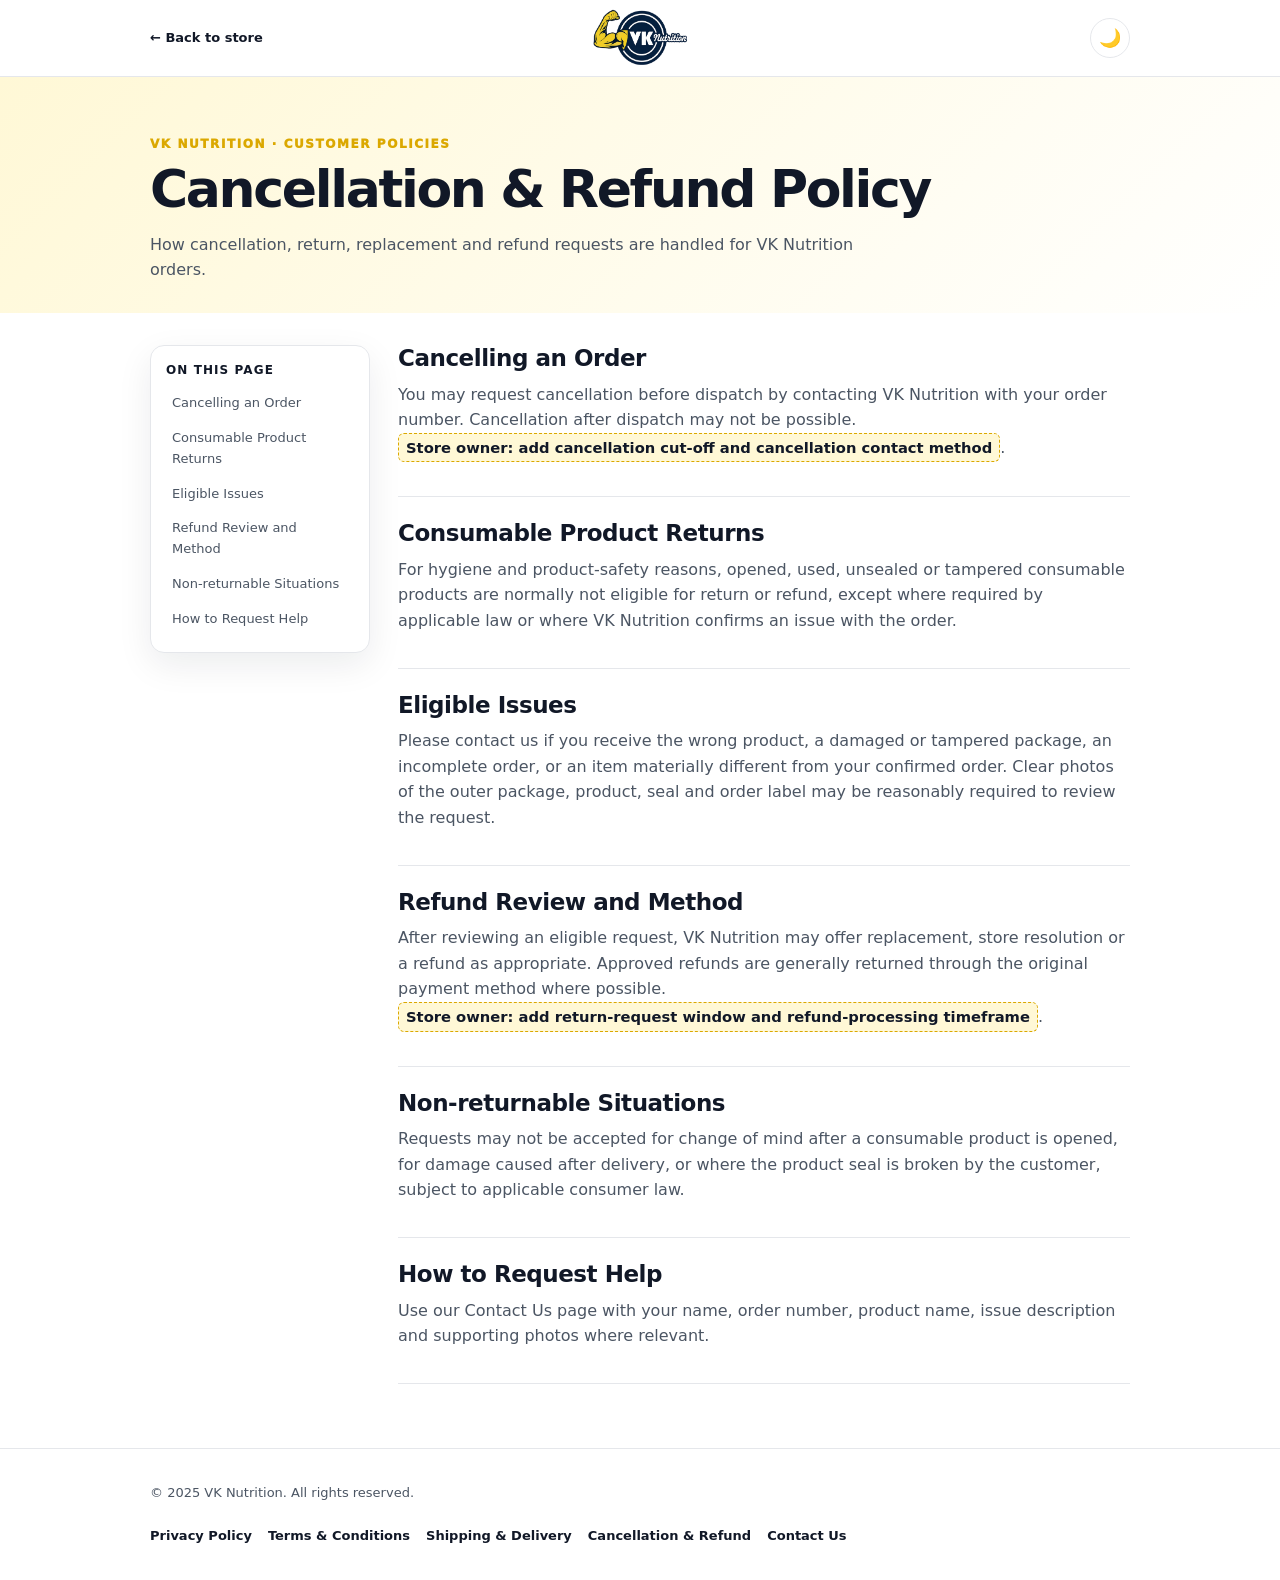
==== cancellation-refund-policy/index.html @ 98447f04 "Create index.html" ====
<!doctype html><html lang="en"><head><meta charset="utf-8"><meta name="viewport" content="width=device-width,initial-scale=1"><meta name="description" content="VK Nutrition Cancellation and Refund Policy"><title>Cancellation &amp; Refund Policy | VK Nutrition</title><script>(()=>{document.documentElement.dataset.theme=localStorage.getItem('vk-theme')||'light'})()</script><link rel="stylesheet" href="../policy.css"></head><body data-policy="refunds"><header class="policy-header"><nav class="policy-container policy-nav"><a class="policy-back" href="../">← Back to store</a><a class="policy-logo" href="../" aria-label="VK Nutrition home"><img src="../vk_logo_2-removebg-preview.png" alt="VK Nutrition"></a><button id="policyTheme" class="theme-toggle" type="button" aria-label="Switch theme"></button></nav></header><main><section class="policy-hero"><div class="policy-container"><p class="policy-kicker">VK Nutrition · Customer Policies</p><h1 id="policyTitle" class="policy-title"></h1><p id="policyIntro" class="policy-intro"></p></div></section><div id="policyMain" class="policy-container policy-layout"></div></main><footer class="policy-footer"><div class="policy-container policy-footer-grid"><p>© 2025 VK Nutrition. All rights reserved.</p><nav class="policy-links"><a href="../privacy-policy/">Privacy Policy</a><a href="../terms-and-conditions/">Terms &amp; Conditions</a><a href="../shipping-delivery-policy/">Shipping &amp; Delivery</a><a href="../cancellation-refund-policy/">Cancellation &amp; Refund</a><a href="../contact-us/">Contact Us</a></nav></div></footer><script src="../policy-page.js"></script></body></html>
---- policy.css ----
:root{--policy-bg:#fff;--policy-surface:#fff;--policy-text:#111827;--policy-muted:#4b5563;--policy-border:#e5e7eb;--policy-accent:#facc15;--policy-accent-deep:#dba800;--policy-soft:#fff8d6;--policy-shadow:0 12px 35px rgba(15,23,42,.08)}
:root[data-theme="dark"]{--policy-bg:#0f172a;--policy-surface:#172033;--policy-text:#fff;--policy-muted:#cbd5e1;--policy-border:#334155;--policy-soft:#1e293b;--policy-shadow:0 16px 40px rgba(0,0,0,.28)}
*{box-sizing:border-box}html{scroll-behavior:smooth}body{margin:0;background:var(--policy-bg);color:var(--policy-text);font-family:Inter,ui-sans-serif,system-ui,-apple-system,BlinkMacSystemFont,"Segoe UI",sans-serif;line-height:1.6}.policy-container{width:min(980px,calc(100% - 32px));margin:auto}a{color:inherit;text-decoration:none}.policy-header{position:sticky;top:0;z-index:20;background:color-mix(in srgb,var(--policy-bg) 94%,transparent);backdrop-filter:blur(16px);border-bottom:1px solid var(--policy-border)}.policy-nav{height:76px;display:grid;grid-template-columns:1fr auto 1fr;align-items:center;gap:16px}.policy-logo img{height:58px;width:auto;display:block;object-fit:contain}.policy-back{justify-self:start;font-size:13px;font-weight:850}.policy-back:hover{color:var(--policy-accent-deep)}.theme-toggle{justify-self:end;border:1px solid var(--policy-border);background:transparent;color:var(--policy-text);border-radius:50%;width:40px;height:40px;font-size:18px;cursor:pointer}.theme-toggle:hover{border-color:var(--policy-accent);background:var(--policy-soft)}.policy-hero{padding:58px 0 30px;background:linear-gradient(135deg,var(--policy-soft),transparent)}.policy-kicker{margin:0 0 8px;color:var(--policy-accent-deep);font-size:12px;font-weight:950;letter-spacing:.13em;text-transform:uppercase}.policy-title{margin:0;font-size:clamp(32px,6vw,52px);line-height:1.05;letter-spacing:-.045em}.policy-intro{max-width:720px;margin:15px 0 0;color:var(--policy-muted);font-size:16px}.policy-layout{display:grid;grid-template-columns:220px minmax(0,1fr);gap:28px;padding:32px 0 64px}.policy-toc{position:sticky;top:98px;align-self:start;border:1px solid var(--policy-border);border-radius:14px;background:var(--policy-surface);padding:15px;box-shadow:var(--policy-shadow)}.policy-toc strong{display:block;margin:0 0 6px;font-size:12px;letter-spacing:.09em;text-transform:uppercase}.policy-toc a{display:block;padding:7px 6px;border-radius:7px;color:var(--policy-muted);font-size:13px}.policy-toc a:hover{background:var(--policy-soft);color:var(--policy-text)}.policy-content{min-width:0}.policy-section{scroll-margin-top:100px;padding:23px 0;border-bottom:1px solid var(--policy-border)}.policy-section:first-child{padding-top:0}.policy-section h2{margin:0 0 9px;font-size:23px;line-height:1.2;letter-spacing:-.02em}.policy-section p{margin:0 0 11px;color:var(--policy-muted)}.policy-section ul{margin:8px 0;padding-left:21px;color:var(--policy-muted)}.policy-section li+li{margin-top:5px}.editable{display:inline-block;padding:2px 7px;border:1px dashed var(--policy-accent-deep);border-radius:6px;background:var(--policy-soft);color:var(--policy-text);font-size:.92em;font-weight:700}.policy-callout{margin:18px 0;padding:16px;border-left:4px solid var(--policy-accent);border-radius:8px;background:var(--policy-soft);color:var(--policy-text)}.policy-footer{border-top:1px solid var(--policy-border);padding:34px 0 calc(34px + env(safe-area-inset-bottom));background:var(--policy-surface)}.policy-footer-grid{display:flex;flex-wrap:wrap;justify-content:space-between;gap:22px}.policy-footer p{margin:0;color:var(--policy-muted);font-size:13px}.policy-links{display:flex;flex-wrap:wrap;gap:8px 16px;font-size:13px;font-weight:750}.policy-links a:hover{color:var(--policy-accent-deep)}.contact-grid{display:grid;grid-template-columns:repeat(2,minmax(0,1fr));gap:14px}.contact-card{padding:17px;border:1px solid var(--policy-border);border-radius:13px;background:var(--policy-surface)}.contact-card h3{margin:0 0 7px;font-size:15px}.contact-card p{margin:0;color:var(--policy-muted);font-size:14px}.contact-form{display:grid;grid-template-columns:1fr 1fr;gap:14px;margin-top:8px}.contact-field{display:grid;gap:6px}.contact-field.full{grid-column:1/-1}.contact-field label{font-size:12px;font-weight:850}.contact-field input,.contact-field textarea{width:100%;border:1px solid var(--policy-border);border-radius:9px;background:var(--policy-bg);color:var(--policy-text);padding:12px;outline:none}.contact-field textarea{min-height:140px;resize:vertical}.contact-field input:focus,.contact-field textarea:focus{border-color:var(--policy-accent-deep);box-shadow:0 0 0 3px color-mix(in srgb,var(--policy-accent) 25%,transparent)}.policy-submit{grid-column:1/-1;border:0;border-radius:9px;background:var(--policy-accent);color:#111;padding:13px 18px;font-weight:950;cursor:pointer}.policy-submit:hover{background:var(--policy-accent-deep)}.form-status{grid-column:1/-1;margin:0;color:var(--policy-muted);font-size:13px}.policy-mobile-menu{display:none}
@media(max-width:740px){.policy-nav{height:68px}.policy-logo img{height:52px}.policy-layout{grid-template-columns:1fr;padding-top:22px}.policy-toc{position:static}.policy-toc nav{display:flex;gap:7px;overflow:auto}.policy-toc a{white-space:nowrap;border:1px solid var(--policy-border)}.policy-hero{padding:38px 0 22px}.policy-section h2{font-size:21px}.contact-grid,.contact-form{grid-template-columns:1fr}.contact-field.full{grid-column:auto}.policy-footer-grid{display:grid}.policy-links{gap:10px 14px}.policy-container{width:min(100% - 24px,980px)}}
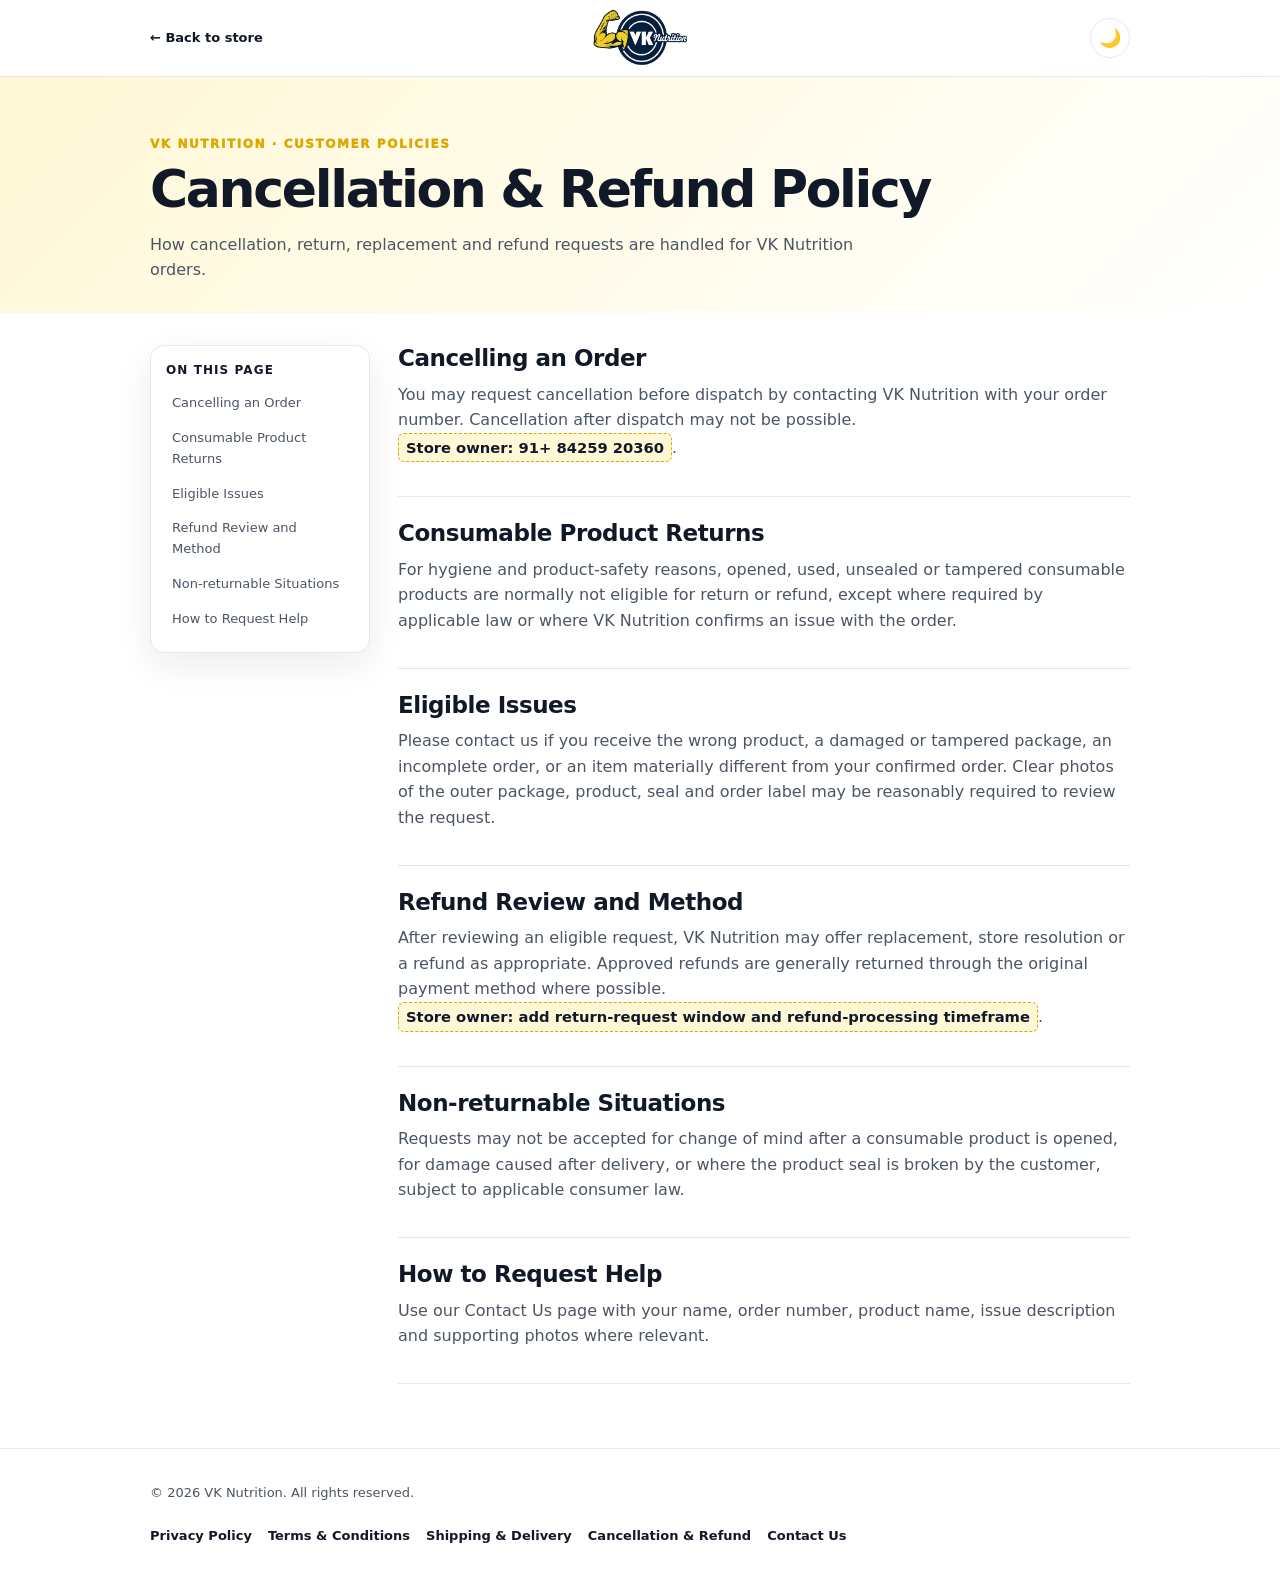
==== commit b6a0dc44: "Update index.html" ====
--- a/cancellation-refund-policy/index.html
+++ b/cancellation-refund-policy/index.html
@@ -1 +1 @@
-<!doctype html><html lang="en"><head><meta charset="utf-8"><meta name="viewport" content="width=device-width,initial-scale=1"><meta name="description" content="VK Nutrition Cancellation and Refund Policy"><title>Cancellation &amp; Refund Policy | VK Nutrition</title><script>(()=>{document.documentElement.dataset.theme=localStorage.getItem('vk-theme')||'light'})()</script><link rel="stylesheet" href="../policy.css"></head><body data-policy="refunds"><header class="policy-header"><nav class="policy-container policy-nav"><a class="policy-back" href="../">← Back to store</a><a class="policy-logo" href="../" aria-label="VK Nutrition home"><img src="../vk_logo_2-removebg-preview.png" alt="VK Nutrition"></a><button id="policyTheme" class="theme-toggle" type="button" aria-label="Switch theme"></button></nav></header><main><section class="policy-hero"><div class="policy-container"><p class="policy-kicker">VK Nutrition · Customer Policies</p><h1 id="policyTitle" class="policy-title"></h1><p id="policyIntro" class="policy-intro"></p></div></section><div id="policyMain" class="policy-container policy-layout"></div></main><footer class="policy-footer"><div class="policy-container policy-footer-grid"><p>© 2025 VK Nutrition. All rights reserved.</p><nav class="policy-links"><a href="../privacy-policy/">Privacy Policy</a><a href="../terms-and-conditions/">Terms &amp; Conditions</a><a href="../shipping-delivery-policy/">Shipping &amp; Delivery</a><a href="../cancellation-refund-policy/">Cancellation &amp; Refund</a><a href="../contact-us/">Contact Us</a></nav></div></footer><script src="../policy-page.js"></script></body></html>
+<!doctype html><html lang="en"><head><meta charset="utf-8"><meta name="viewport" content="width=device-width,initial-scale=1"><meta name="description" content="VK Nutrition Cancellation and Refund Policy"><title>Cancellation &amp; Refund Policy | VK Nutrition</title><script>(()=>{document.documentElement.dataset.theme=localStorage.getItem('vk-theme')||'light'})()</script><link rel="stylesheet" href="../policy.css"></head><body data-policy="refunds"><header class="policy-header"><nav class="policy-container policy-nav"><a class="policy-back" href="../">← Back to store</a><a class="policy-logo" href="../" aria-label="VK Nutrition home"><img src="../vk_logo_2-removebg-preview.png" alt="VK Nutrition"></a><button id="policyTheme" class="theme-toggle" type="button" aria-label="Switch theme"></button></nav></header><main><section class="policy-hero"><div class="policy-container"><p class="policy-kicker">VK Nutrition · Customer Policies</p><h1 id="policyTitle" class="policy-title"></h1><p id="policyIntro" class="policy-intro"></p></div></section><div id="policyMain" class="policy-container policy-layout"></div></main><footer class="policy-footer"><div class="policy-container policy-footer-grid"><p>© 2026 VK Nutrition. All rights reserved.</p><nav class="policy-links"><a href="../privacy-policy/">Privacy Policy</a><a href="../terms-and-conditions/">Terms &amp; Conditions</a><a href="../shipping-delivery-policy/">Shipping &amp; Delivery</a><a href="../cancellation-refund-policy/">Cancellation &amp; Refund</a><a href="../contact-us/">Contact Us</a></nav></div></footer><script src="../policy-page.js"></script></body></html>
--- a/policy.css
+++ b/policy.css
@@ -1,4 +1,5 @@
 :root{--policy-bg:#fff;--policy-surface:#fff;--policy-text:#111827;--policy-muted:#4b5563;--policy-border:#e5e7eb;--policy-accent:#facc15;--policy-accent-deep:#dba800;--policy-soft:#fff8d6;--policy-shadow:0 12px 35px rgba(15,23,42,.08)}
 :root[data-theme="dark"]{--policy-bg:#0f172a;--policy-surface:#172033;--policy-text:#fff;--policy-muted:#cbd5e1;--policy-border:#334155;--policy-soft:#1e293b;--policy-shadow:0 16px 40px rgba(0,0,0,.28)}
+.policy-layout>.policy-content:only-child{grid-column:1/-1}.contact-card{min-width:0}.contact-card p{overflow-wrap:anywhere}
 *{box-sizing:border-box}html{scroll-behavior:smooth}body{margin:0;background:var(--policy-bg);color:var(--policy-text);font-family:Inter,ui-sans-serif,system-ui,-apple-system,BlinkMacSystemFont,"Segoe UI",sans-serif;line-height:1.6}.policy-container{width:min(980px,calc(100% - 32px));margin:auto}a{color:inherit;text-decoration:none}.policy-header{position:sticky;top:0;z-index:20;background:color-mix(in srgb,var(--policy-bg) 94%,transparent);backdrop-filter:blur(16px);border-bottom:1px solid var(--policy-border)}.policy-nav{height:76px;display:grid;grid-template-columns:1fr auto 1fr;align-items:center;gap:16px}.policy-logo img{height:58px;width:auto;display:block;object-fit:contain}.policy-back{justify-self:start;font-size:13px;font-weight:850}.policy-back:hover{color:var(--policy-accent-deep)}.theme-toggle{justify-self:end;border:1px solid var(--policy-border);background:transparent;color:var(--policy-text);border-radius:50%;width:40px;height:40px;font-size:18px;cursor:pointer}.theme-toggle:hover{border-color:var(--policy-accent);background:var(--policy-soft)}.policy-hero{padding:58px 0 30px;background:linear-gradient(135deg,var(--policy-soft),transparent)}.policy-kicker{margin:0 0 8px;color:var(--policy-accent-deep);font-size:12px;font-weight:950;letter-spacing:.13em;text-transform:uppercase}.policy-title{margin:0;font-size:clamp(32px,6vw,52px);line-height:1.05;letter-spacing:-.045em}.policy-intro{max-width:720px;margin:15px 0 0;color:var(--policy-muted);font-size:16px}.policy-layout{display:grid;grid-template-columns:220px minmax(0,1fr);gap:28px;padding:32px 0 64px}.policy-toc{position:sticky;top:98px;align-self:start;border:1px solid var(--policy-border);border-radius:14px;background:var(--policy-surface);padding:15px;box-shadow:var(--policy-shadow)}.policy-toc strong{display:block;margin:0 0 6px;font-size:12px;letter-spacing:.09em;text-transform:uppercase}.policy-toc a{display:block;padding:7px 6px;border-radius:7px;color:var(--policy-muted);font-size:13px}.policy-toc a:hover{background:var(--policy-soft);color:var(--policy-text)}.policy-content{min-width:0}.policy-section{scroll-margin-top:100px;padding:23px 0;border-bottom:1px solid var(--policy-border)}.policy-section:first-child{padding-top:0}.policy-section h2{margin:0 0 9px;font-size:23px;line-height:1.2;letter-spacing:-.02em}.policy-section p{margin:0 0 11px;color:var(--policy-muted)}.policy-section ul{margin:8px 0;padding-left:21px;color:var(--policy-muted)}.policy-section li+li{margin-top:5px}.editable{display:inline-block;padding:2px 7px;border:1px dashed var(--policy-accent-deep);border-radius:6px;background:var(--policy-soft);color:var(--policy-text);font-size:.92em;font-weight:700}.policy-callout{margin:18px 0;padding:16px;border-left:4px solid var(--policy-accent);border-radius:8px;background:var(--policy-soft);color:var(--policy-text)}.policy-footer{border-top:1px solid var(--policy-border);padding:34px 0 calc(34px + env(safe-area-inset-bottom));background:var(--policy-surface)}.policy-footer-grid{display:flex;flex-wrap:wrap;justify-content:space-between;gap:22px}.policy-footer p{margin:0;color:var(--policy-muted);font-size:13px}.policy-links{display:flex;flex-wrap:wrap;gap:8px 16px;font-size:13px;font-weight:750}.policy-links a:hover{color:var(--policy-accent-deep)}.contact-grid{display:grid;grid-template-columns:repeat(2,minmax(0,1fr));gap:14px}.contact-card{padding:17px;border:1px solid var(--policy-border);border-radius:13px;background:var(--policy-surface)}.contact-card h3{margin:0 0 7px;font-size:15px}.contact-card p{margin:0;color:var(--policy-muted);font-size:14px}.contact-form{display:grid;grid-template-columns:1fr 1fr;gap:14px;margin-top:8px}.contact-field{display:grid;gap:6px}.contact-field.full{grid-column:1/-1}.contact-field label{font-size:12px;font-weight:850}.contact-field input,.contact-field textarea{width:100%;border:1px solid var(--policy-border);border-radius:9px;background:var(--policy-bg);color:var(--policy-text);padding:12px;outline:none}.contact-field textarea{min-height:140px;resize:vertical}.contact-field input:focus,.contact-field textarea:focus{border-color:var(--policy-accent-deep);box-shadow:0 0 0 3px color-mix(in srgb,var(--policy-accent) 25%,transparent)}.policy-submit{grid-column:1/-1;border:0;border-radius:9px;background:var(--policy-accent);color:#111;padding:13px 18px;font-weight:950;cursor:pointer}.policy-submit:hover{background:var(--policy-accent-deep)}.form-status{grid-column:1/-1;margin:0;color:var(--policy-muted);font-size:13px}.policy-mobile-menu{display:none}
 @media(max-width:740px){.policy-nav{height:68px}.policy-logo img{height:52px}.policy-layout{grid-template-columns:1fr;padding-top:22px}.policy-toc{position:static}.policy-toc nav{display:flex;gap:7px;overflow:auto}.policy-toc a{white-space:nowrap;border:1px solid var(--policy-border)}.policy-hero{padding:38px 0 22px}.policy-section h2{font-size:21px}.contact-grid,.contact-form{grid-template-columns:1fr}.contact-field.full{grid-column:auto}.policy-footer-grid{display:grid}.policy-links{gap:10px 14px}.policy-container{width:min(100% - 24px,980px)}}
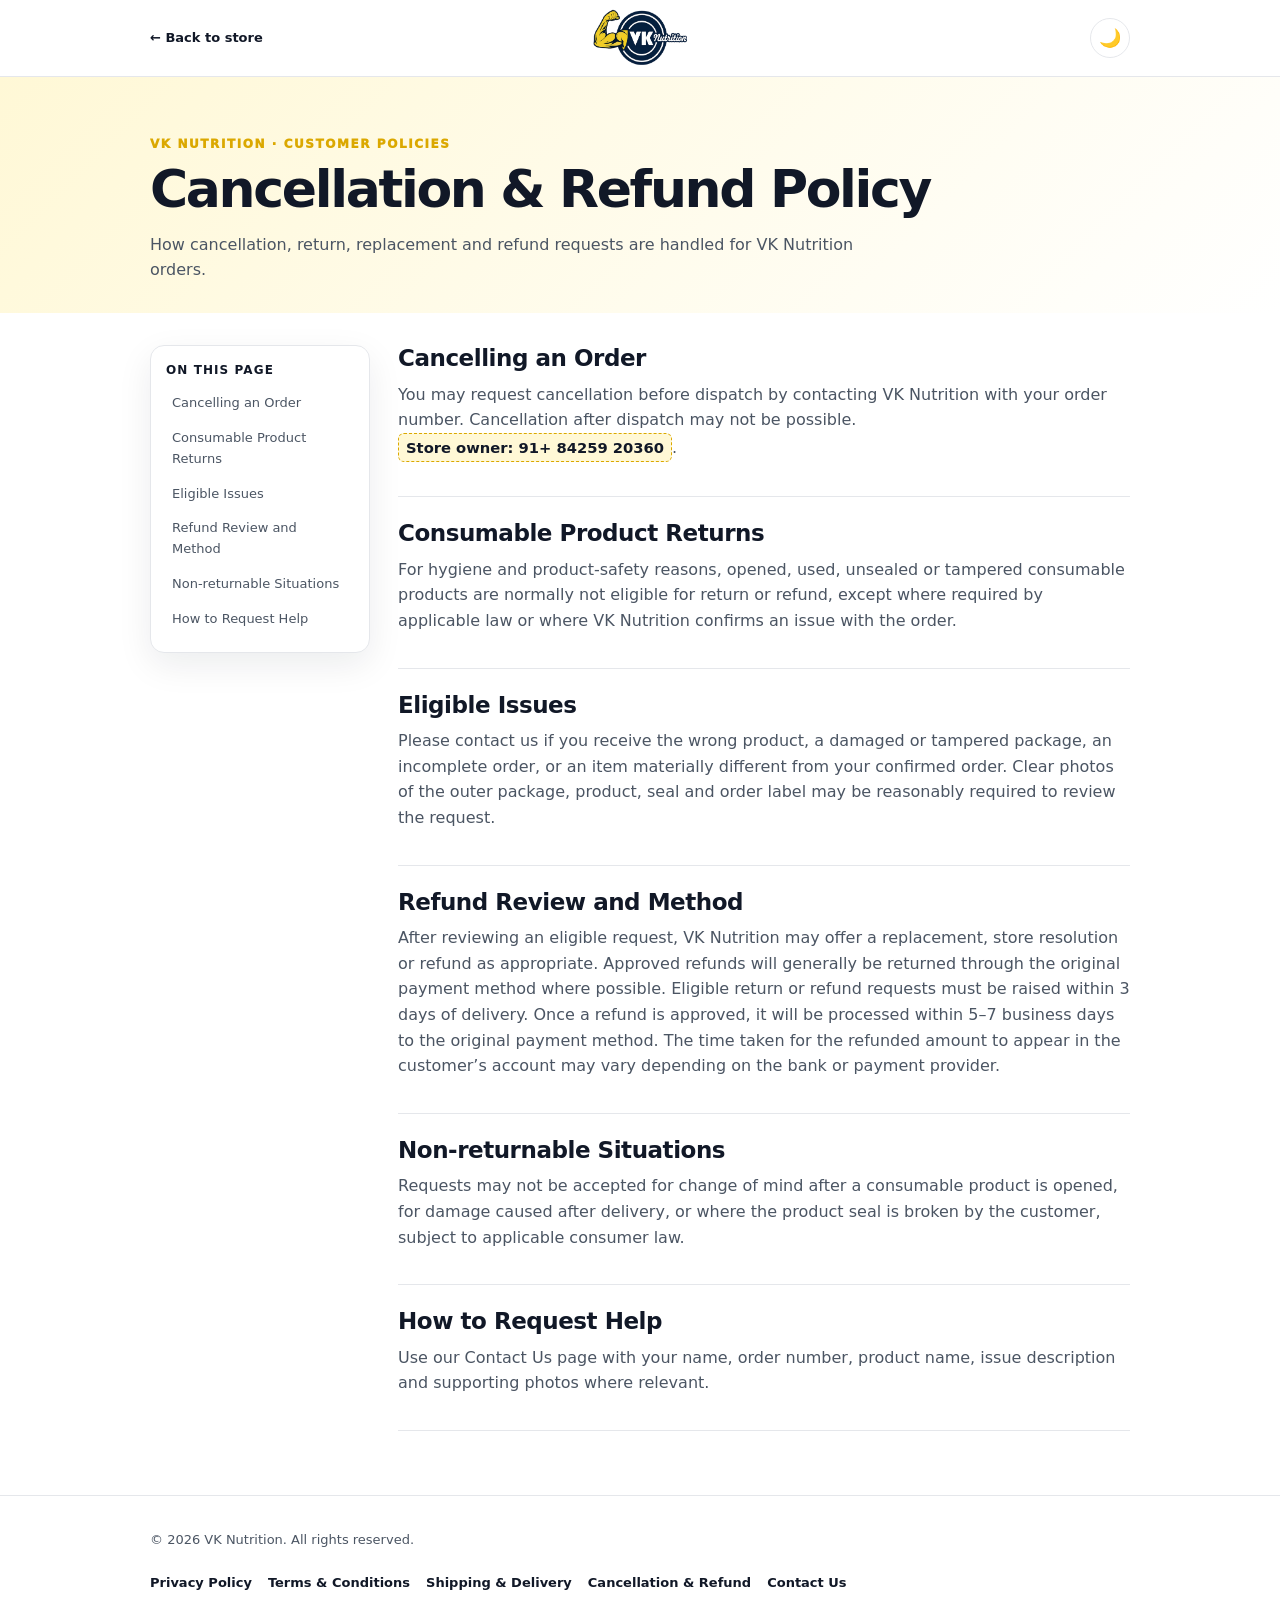
==== commit b45c26df: "Update policy-page.js version in cancellation policy Updated the version of policy-page.js in the fo" ====
--- a/cancellation-refund-policy/index.html
+++ b/cancellation-refund-policy/index.html
@@ -1 +1 @@
-<!doctype html><html lang="en"><head><meta charset="utf-8"><meta name="viewport" content="width=device-width,initial-scale=1"><meta name="description" content="VK Nutrition Cancellation and Refund Policy"><title>Cancellation &amp; Refund Policy | VK Nutrition</title><script>(()=>{document.documentElement.dataset.theme=localStorage.getItem('vk-theme')||'light'})()</script><link rel="stylesheet" href="../policy.css"></head><body data-policy="refunds"><header class="policy-header"><nav class="policy-container policy-nav"><a class="policy-back" href="../">← Back to store</a><a class="policy-logo" href="../" aria-label="VK Nutrition home"><img src="../vk_logo_2-removebg-preview.png" alt="VK Nutrition"></a><button id="policyTheme" class="theme-toggle" type="button" aria-label="Switch theme"></button></nav></header><main><section class="policy-hero"><div class="policy-container"><p class="policy-kicker">VK Nutrition · Customer Policies</p><h1 id="policyTitle" class="policy-title"></h1><p id="policyIntro" class="policy-intro"></p></div></section><div id="policyMain" class="policy-container policy-layout"></div></main><footer class="policy-footer"><div class="policy-container policy-footer-grid"><p>© 2026 VK Nutrition. All rights reserved.</p><nav class="policy-links"><a href="../privacy-policy/">Privacy Policy</a><a href="../terms-and-conditions/">Terms &amp; Conditions</a><a href="../shipping-delivery-policy/">Shipping &amp; Delivery</a><a href="../cancellation-refund-policy/">Cancellation &amp; Refund</a><a href="../contact-us/">Contact Us</a></nav></div></footer><script src="../policy-page.js"></script></body></html>
+<!doctype html><html lang="en"><head><meta charset="utf-8"><meta name="viewport" content="width=device-width,initial-scale=1"><meta name="description" content="VK Nutrition Cancellation and Refund Policy"><title>Cancellation &amp; Refund Policy | VK Nutrition</title><script>(()=>{document.documentElement.dataset.theme=localStorage.getItem('vk-theme')||'light'})()</script><link rel="stylesheet" href="../policy.css?v=20260825"></head><body data-policy="refunds"><header class="policy-header"><nav class="policy-container policy-nav"><a class="policy-back" href="../">← Back to store</a><a class="policy-logo" href="../" aria-label="VK Nutrition home"><img src="../vk_logo_2-removebg-preview.png" alt="VK Nutrition"></a><button id="policyTheme" class="theme-toggle" type="button" aria-label="Switch theme"></button></nav></header><main><section class="policy-hero"><div class="policy-container"><p class="policy-kicker">VK Nutrition · Customer Policies</p><h1 id="policyTitle" class="policy-title"></h1><p id="policyIntro" class="policy-intro"></p></div></section><div id="policyMain" class="policy-container policy-layout"></div></main><footer class="policy-footer"><div class="policy-container policy-footer-grid"><p>© 2026 VK Nutrition. All rights reserved.</p><nav class="policy-links"><a href="../privacy-policy/">Privacy Policy</a><a href="../terms-and-conditions/">Terms &amp; Conditions</a><a href="../shipping-delivery-policy/">Shipping &amp; Delivery</a><a href="../cancellation-refund-policy/">Cancellation &amp; Refund</a><a href="../contact-us/">Contact Us</a></nav></div></footer><script src="../policy-page.js?v=20260833"></script></body></html>
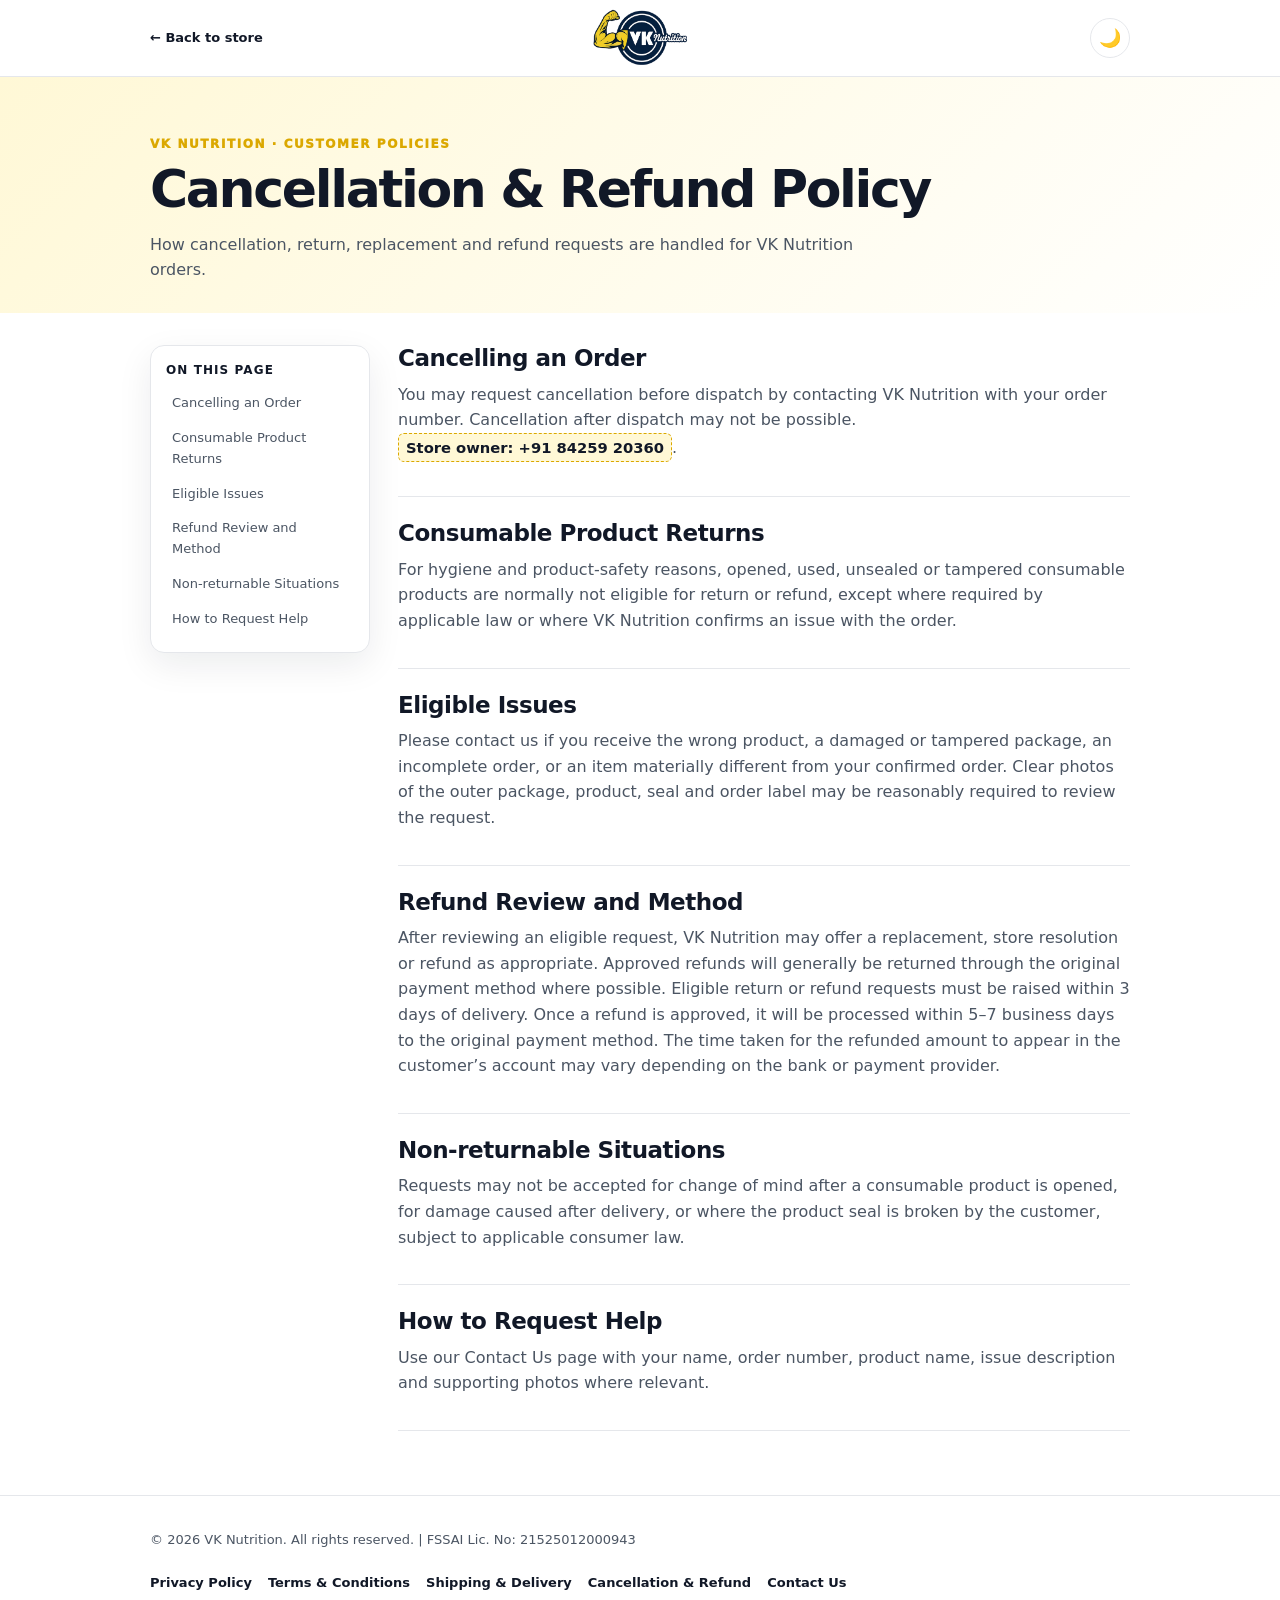
==== commit 9b86aabe: "Update footer with FSSAI License number Added FSSAI License number to the footer." ====
--- a/cancellation-refund-policy/index.html
+++ b/cancellation-refund-policy/index.html
@@ -1 +1 @@
-<!doctype html><html lang="en"><head><meta charset="utf-8"><meta name="viewport" content="width=device-width,initial-scale=1"><meta name="description" content="VK Nutrition Cancellation and Refund Policy"><title>Cancellation &amp; Refund Policy | VK Nutrition</title><script>(()=>{document.documentElement.dataset.theme=localStorage.getItem('vk-theme')||'light'})()</script><link rel="stylesheet" href="../policy.css?v=20260825"></head><body data-policy="refunds"><header class="policy-header"><nav class="policy-container policy-nav"><a class="policy-back" href="../">← Back to store</a><a class="policy-logo" href="../" aria-label="VK Nutrition home"><img src="../vk_logo_2-removebg-preview.png" alt="VK Nutrition"></a><button id="policyTheme" class="theme-toggle" type="button" aria-label="Switch theme"></button></nav></header><main><section class="policy-hero"><div class="policy-container"><p class="policy-kicker">VK Nutrition · Customer Policies</p><h1 id="policyTitle" class="policy-title"></h1><p id="policyIntro" class="policy-intro"></p></div></section><div id="policyMain" class="policy-container policy-layout"></div></main><footer class="policy-footer"><div class="policy-container policy-footer-grid"><p>© 2026 VK Nutrition. All rights reserved.</p><nav class="policy-links"><a href="../privacy-policy/">Privacy Policy</a><a href="../terms-and-conditions/">Terms &amp; Conditions</a><a href="../shipping-delivery-policy/">Shipping &amp; Delivery</a><a href="../cancellation-refund-policy/">Cancellation &amp; Refund</a><a href="../contact-us/">Contact Us</a></nav></div></footer><script src="../policy-page.js?v=20260833"></script></body></html>
+<!doctype html><html lang="en"><head><meta charset="utf-8"><meta name="viewport" content="width=device-width,initial-scale=1"><meta name="description" content="VK Nutrition Cancellation and Refund Policy"><title>Cancellation &amp; Refund Policy | VK Nutrition</title><script>(()=>{document.documentElement.dataset.theme=localStorage.getItem('vk-theme')||'light'})()</script><link rel="stylesheet" href="../policy.css?v=20260825"></head><body data-policy="refunds"><header class="policy-header"><nav class="policy-container policy-nav"><a class="policy-back" href="../">← Back to store</a><a class="policy-logo" href="../" aria-label="VK Nutrition home"><img src="../vk_logo_2-removebg-preview.png" alt="VK Nutrition"></a><button id="policyTheme" class="theme-toggle" type="button" aria-label="Switch theme"></button></nav></header><main><section class="policy-hero"><div class="policy-container"><p class="policy-kicker">VK Nutrition · Customer Policies</p><h1 id="policyTitle" class="policy-title"></h1><p id="policyIntro" class="policy-intro"></p></div></section><div id="policyMain" class="policy-container policy-layout"></div></main><footer class="policy-footer"><div class="policy-container policy-footer-grid"><p>© 2026 VK Nutrition. All rights reserved. | FSSAI Lic. No: 21525012000943</p><nav class="policy-links"><a href="../privacy-policy/">Privacy Policy</a><a href="../terms-and-conditions/">Terms &amp; Conditions</a><a href="../shipping-delivery-policy/">Shipping &amp; Delivery</a><a href="../cancellation-refund-policy/">Cancellation &amp; Refund</a><a href="../contact-us/">Contact Us</a></nav></div></footer><script src="../policy-page.js?v=20260834"></script></body></html>
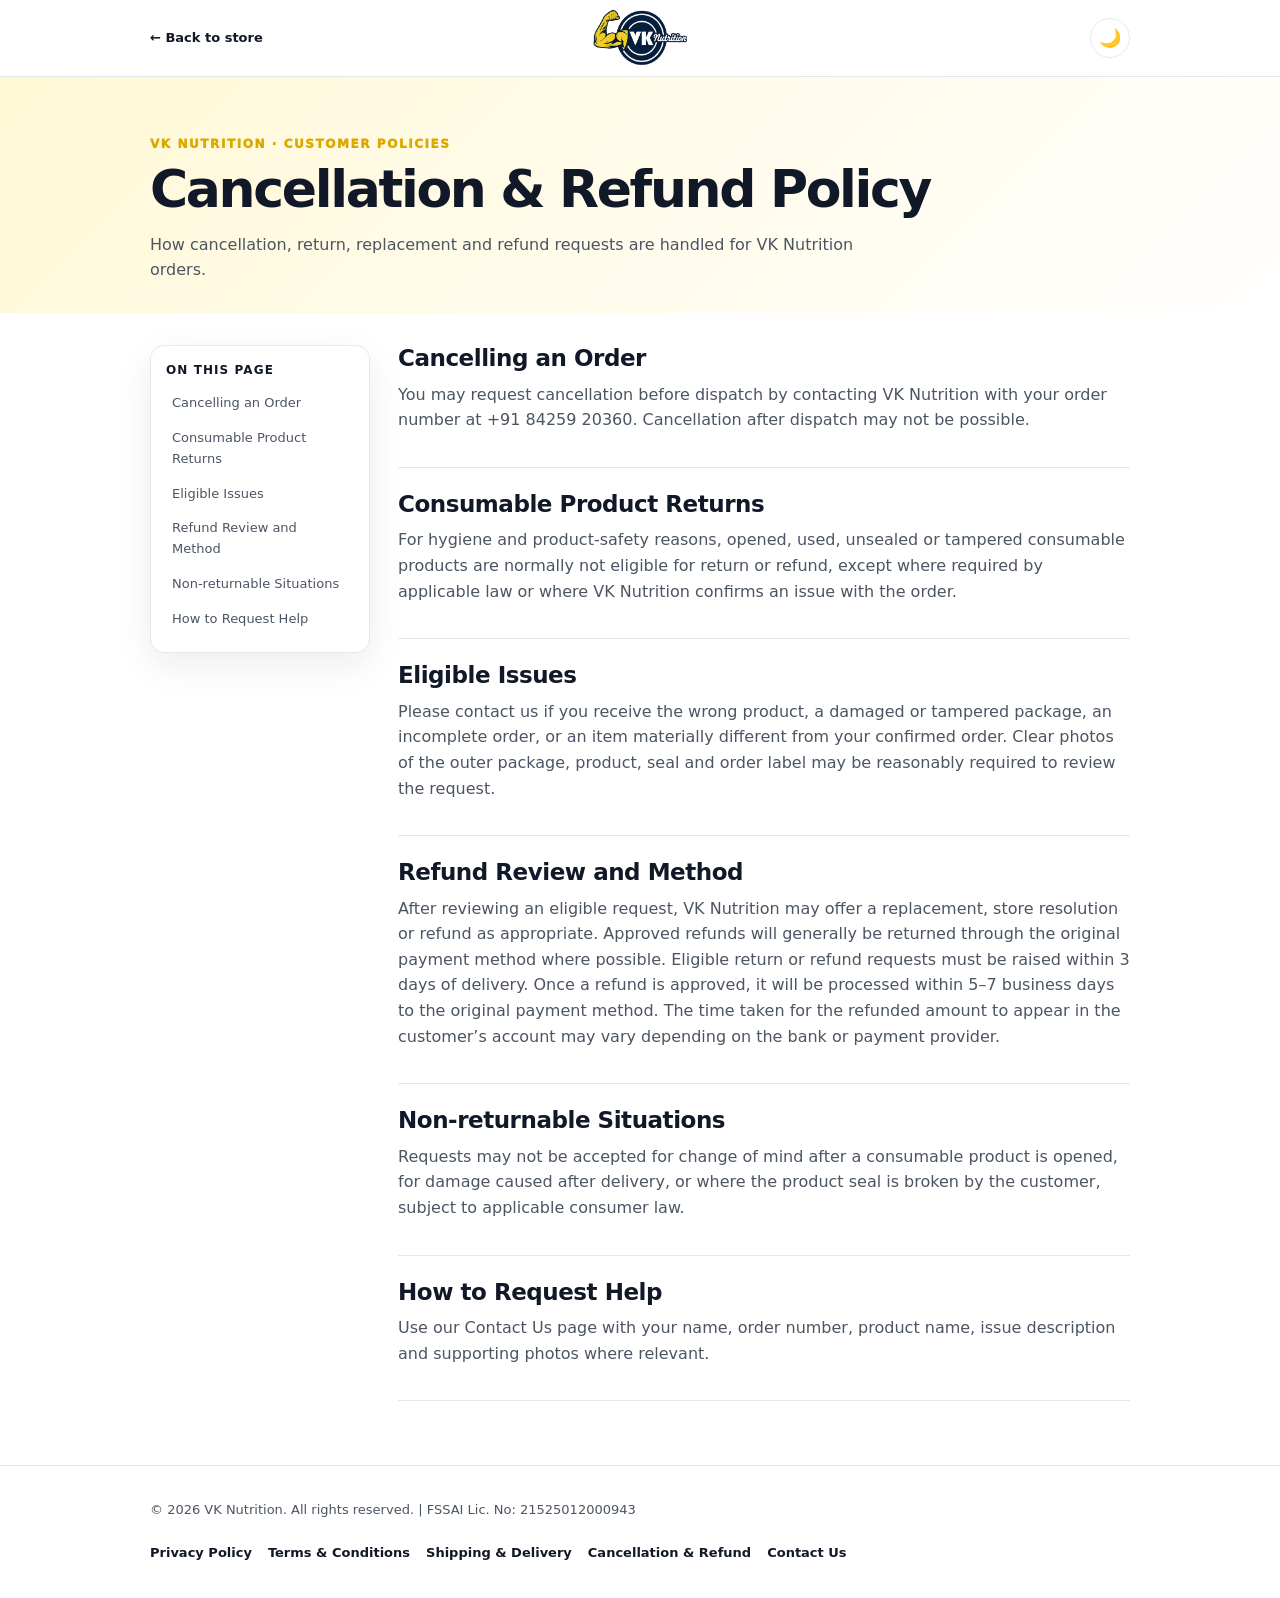
==== commit 20f2fdea: "Update cancellation refund policy HTML structure" ====
--- a/cancellation-refund-policy/index.html
+++ b/cancellation-refund-policy/index.html
@@ -1 +1 @@
-<!doctype html><html lang="en"><head><meta charset="utf-8"><meta name="viewport" content="width=device-width,initial-scale=1"><meta name="description" content="VK Nutrition Cancellation and Refund Policy"><title>Cancellation &amp; Refund Policy | VK Nutrition</title><script>(()=>{document.documentElement.dataset.theme=localStorage.getItem('vk-theme')||'light'})()</script><link rel="stylesheet" href="../policy.css?v=20260825"></head><body data-policy="refunds"><header class="policy-header"><nav class="policy-container policy-nav"><a class="policy-back" href="../">← Back to store</a><a class="policy-logo" href="../" aria-label="VK Nutrition home"><img src="../vk_logo_2-removebg-preview.png" alt="VK Nutrition"></a><button id="policyTheme" class="theme-toggle" type="button" aria-label="Switch theme"></button></nav></header><main><section class="policy-hero"><div class="policy-container"><p class="policy-kicker">VK Nutrition · Customer Policies</p><h1 id="policyTitle" class="policy-title"></h1><p id="policyIntro" class="policy-intro"></p></div></section><div id="policyMain" class="policy-container policy-layout"></div></main><footer class="policy-footer"><div class="policy-container policy-footer-grid"><p>© 2026 VK Nutrition. All rights reserved. | FSSAI Lic. No: 21525012000943</p><nav class="policy-links"><a href="../privacy-policy/">Privacy Policy</a><a href="../terms-and-conditions/">Terms &amp; Conditions</a><a href="../shipping-delivery-policy/">Shipping &amp; Delivery</a><a href="../cancellation-refund-policy/">Cancellation &amp; Refund</a><a href="../contact-us/">Contact Us</a></nav></div></footer><script src="../policy-page.js?v=20260834"></script></body></html>
+<!doctype html><html lang="en"><head><meta charset="utf-8"><meta name="viewport" content="width=device-width,initial-scale=1"><meta name="description" content="VK Nutrition Cancellation and Refund Policy"><title>Cancellation &amp; Refund Policy | VK Nutrition</title><script>(()=>{document.documentElement.dataset.theme=localStorage.getItem('vk-theme')||'light'})()</script><link rel="stylesheet" href="../policy.css?v=20260825"></head><body data-policy="refunds"><header class="policy-header"><nav class="policy-container policy-nav"><a class="policy-back" href="../">← Back to store</a><a class="policy-logo" href="../" aria-label="VK Nutrition home"><img src="../vk_logo_2-removebg-preview.png" alt="VK Nutrition"></a><button id="policyTheme" class="theme-toggle" type="button" aria-label="Switch theme"></button></nav></header><main><section class="policy-hero"><div class="policy-container"><p class="policy-kicker">VK Nutrition · Customer Policies</p><h1 id="policyTitle" class="policy-title"></h1><p id="policyIntro" class="policy-intro"></p></div></section><div id="policyMain" class="policy-container policy-layout"></div></main><footer class="policy-footer"><div class="policy-container policy-footer-grid"><p>© 2026 VK Nutrition. All rights reserved. | FSSAI Lic. No: 21525012000943</p><nav class="policy-links"><a href="../privacy-policy/">Privacy Policy</a><a href="../terms-and-conditions/">Terms &amp; Conditions</a><a href="../shipping-delivery-policy/">Shipping &amp; Delivery</a><a href="../cancellation-refund-policy/">Cancellation &amp; Refund</a><a href="../contact-us/">Contact Us</a></nav></div></footer><script src="../policy-page.js?v=20260835"></script></body></html>
